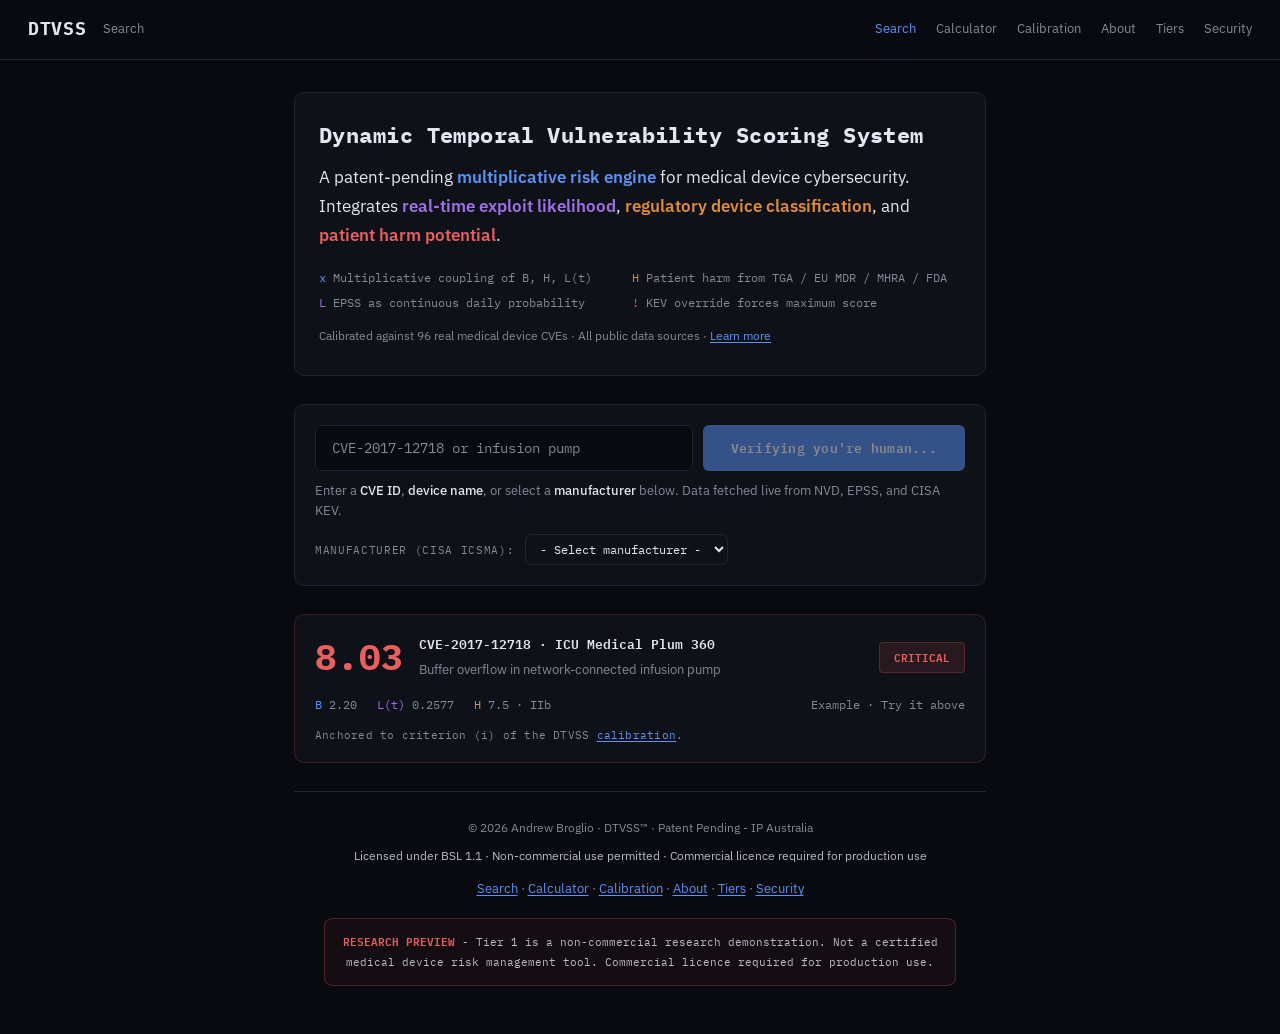
==== static/index.html @ 88023dfe "social: add OG image + twitter:card large_image to all 7 pages" ====
<!DOCTYPE html>
<!--
  DTVSS - Dynamic Temporal Vulnerability Scoring System
  Copyright © 2026 Andrew Broglio. All rights reserved.
  Patent Pending - IP Australia
  Licensed under BSL 1.1
-->
<html lang="en">
<head>
<meta charset="UTF-8">
<meta name="viewport" content="width=device-width, initial-scale=1.0">
<title>DTVSS - Dynamic Temporal Vulnerability Scoring for Medical Devices</title>
<meta name="description" content="DTVSS replaces static CVSS scoring with a dynamic, clinically-weighted risk engine for medical device cybersecurity. Integrates real-time exploit likelihood (EPSS), patient harm classification (TGA/EU MDR/MHRA/FDA), and CISA KEV override. Patent pending.">
<meta name="keywords" content="DTVSS, medical device cybersecurity, vulnerability scoring, CVSS, EPSS, CISA KEV, patient safety, infusion pump security, pacemaker security, IoMT, healthcare cybersecurity, TGA, EU MDR, MHRA, FDA, ISO 14971, dynamic risk scoring">
<meta name="author" content="Andrew Broglio">
<meta name="robots" content="index, follow">
<link rel="canonical" href="https://dtvss.io/">

<!-- Open Graph -->
<meta property="og:title" content="DTVSS - Dynamic Temporal Vulnerability Scoring for Medical Devices">
<meta property="og:description" content="A patent-pending multiplicative risk engine that integrates exploitability, real-time exploit likelihood, and patient harm potential for medical device cybersecurity.">
<meta property="og:url" content="https://dtvss.io/">
<meta property="og:site_name" content="DTVSS">
<meta property="og:type" content="website">

<!-- Twitter -->
<meta name="twitter:card" content="summary_large_image">
<meta name="twitter:title" content="DTVSS - Dynamic Temporal Vulnerability Scoring">
<meta name="twitter:description" content="Replaces static CVSS scoring with a dynamic risk engine for medical device cybersecurity. Patent pending.">
<meta property="og:image" content="https://dtvss.io/og-image.png">
<meta property="og:image:width" content="1200">
<meta property="og:image:height" content="630">
<meta property="og:image:type" content="image/png">
<meta name="twitter:image" content="https://dtvss.io/og-image.png">

<!-- Structured Data -->
<script type="application/ld+json">
{
  "@context": "https://schema.org",
  "@type": "SoftwareApplication",
  "name": "DTVSS - Dynamic Temporal Vulnerability Scoring System",
  "description": "A patent-pending, healthcare-focused extension to vulnerability scoring that models cybersecurity risk dynamically by integrating exploitability, real-time exploitation likelihood, and patient harm potential into a single multiplicative framework.",
  "applicationCategory": "SecurityApplication",
  "operatingSystem": "Web",
  "url": "https://dtvss.io",
  "author": {
    "@type": "Person",
    "name": "Andrew Broglio",
    "url": "https://www.linkedin.com/in/andr3wbr0"
  },
  "license": "https://mariadb.com/bsl11/",
  "offers": {
    "@type": "Offer",
    "price": "0",
    "priceCurrency": "AUD",
    "description": "Tier 1 calculator free for non-commercial use. Commercial licence required for production use."
  }
}
</script>
<link rel="preconnect" href="https://fonts.googleapis.com">
<!-- Cloudflare Turnstile (managed mode) for bot challenge on /api/lookup
     and /api/search. Loaded async; the page renders fine without it but
     API calls will surface a "Bot challenge required" error if the script
     failed to load. -->
<script src="https://challenges.cloudflare.com/turnstile/v0/api.js" async defer></script>
<link href="https://fonts.googleapis.com/css2?family=IBM+Plex+Mono:wght@400;500;600;700&family=IBM+Plex+Sans:wght@300;400;500;600;700&display=swap" rel="stylesheet">
<style>
:root {
  --bg:#080a0f; --s1:#0e1118; --s2:#141820; --bd:#1e2433;
  --tx:#b8bcc8; --dim:#838996; --hd:#e2e6f0; --trk:#181d2a;
  --acc:#5b93f5; --purple:#a070e8;
  --crit:#e95e5e; --high:#e08a3a; --med:#d4b832; --low:#48b878;
  --sans:'IBM Plex Sans',system-ui,sans-serif;
  --mono:'IBM Plex Mono',monospace;
}
*{box-sizing:border-box;margin:0;padding:0}
body{background:var(--bg);color:var(--tx);font-family:var(--sans);font-size:14px;line-height:1.7;min-height:100vh;
  -webkit-font-smoothing:antialiased}
a{color:var(--acc);text-decoration:none}
a:hover{text-decoration:underline}
/* a11y: in-prose links carry a non-color cue (underline). Header,
   nav, and footer links opt out by setting text-decoration via inline
   style. Match all <a> inside the .container (main content area) and
   inside paragraphs/list items, with offset for legibility. */
.container a[href]:not(.cta):not(.suggest-item),
p a[href], li a[href] {
  text-decoration: underline;
  text-underline-offset: 2px;
}

/* Header */
html{scroll-padding-top:60px}
.header{position:sticky;top:0;z-index:100;background:var(--bg);border-bottom:1px solid var(--bd);padding:14px 28px;display:flex;align-items:center;gap:16px;flex-wrap:nowrap}
@media(max-width:720px){.header>span:first-of-type{display:none}}

.container{max-width:740px;margin:0 auto;padding:32px 24px;display:flex;flex-direction:column;gap:28px}

/* Search */
.search-box{background:var(--s1);border:1px solid var(--bd);border-radius:10px;padding:20px}
.search-row{display:flex;gap:10px}
.search-input{flex:1;background:var(--bg);border:1px solid var(--bd);border-radius:6px;padding:12px 16px;
  color:var(--hd);font-family:var(--mono);font-size:14px;outline:none;transition:border-color .2s}
.search-input:focus{border-color:var(--acc)}
.search-input::placeholder{color:var(--dim)}
.search-btn{background:var(--acc);border:none;border-radius:6px;padding:12px 28px;color:#fff;
  font-family:var(--mono);font-size:13px;font-weight:600;cursor:pointer;letter-spacing:.02em;transition:background .15s}
.search-btn:hover{background:#4a82e0}
.search-btn:disabled{opacity:.4;cursor:not-allowed}
.search-hint{font-size:13px;color:var(--dim);margin-top:10px;line-height:1.6}
.search-hint span{color:var(--hd);font-weight:500}

/* Class selector - DEVICE CLASS row removed from UI; kept as no-op for safety */
.class-row,.cls-btn{display:none}

/* Score card */
.score-card{border-radius:12px;padding:32px 28px;display:flex;flex-direction:column;align-items:center;
  gap:10px;position:relative;overflow:hidden;display:none}
.score-card.visible{display:flex}
.score-num{font-family:var(--mono);font-size:64px;font-weight:700;line-height:1;letter-spacing:-0.02em}
.score-bar{width:100%;max-width:320px;height:6px;background:var(--trk);border-radius:3px;overflow:hidden}
.score-fill{height:100%;border-radius:3px;transition:width .4s cubic-bezier(.16,1,.3,1)}
.tier-badge{font-family:var(--mono);font-size:12px;font-weight:600;padding:4px 14px;border-radius:4px;letter-spacing:.04em}
.guidance{font-size:14px;color:var(--dim);text-align:center;max-width:440px;line-height:1.6}
.baseline{font-family:var(--mono);font-size:12px;color:var(--dim)}

/* Result detail */
.detail{background:var(--s1);border:1px solid var(--bd);border-radius:10px;padding:20px;display:none;
  font-size:13px;line-height:1.7}
.detail.visible{display:block}
.detail-grid{display:grid;grid-template-columns:1fr 1fr;gap:10px;margin-top:12px}
.df{padding:10px;background:var(--bg);border-radius:6px}
.df-label{font-family:var(--mono);color:var(--dim);font-size:11px;letter-spacing:.04em;text-transform:uppercase}
.df-val{color:var(--hd);font-family:var(--mono);font-weight:600;margin-top:4px;font-size:14px}
.desc{color:var(--tx);font-size:13px;line-height:1.7;margin-top:10px;padding:12px;background:var(--bg);border-radius:6px}

/* Jurisdiction table */
.juris-grid{display:grid;grid-template-columns:repeat(4,1fr);gap:1px;background:var(--bd);
  border-radius:6px;overflow:hidden;margin-top:12px}
.juris-cell{background:var(--bg);padding:10px 6px;text-align:center}
.juris-label{font-family:var(--mono);color:var(--dim);font-size:11px;letter-spacing:.04em}
.juris-val{font-family:var(--mono);font-weight:600;font-size:12px;margin-top:4px}
.juris-note{font-size:11px;color:var(--dim);margin-top:8px;text-align:center}

/* Flags */
.flag{font-family:var(--mono);font-size:11px;font-weight:600;padding:3px 10px;border-radius:4px;display:inline-block;margin:2px}
.flag-kev{background:rgba(224,82,82,.12);color:var(--crit);border:1px solid rgba(224,82,82,.25)}
.flag-ics{background:rgba(224,138,58,.12);color:var(--high);border:1px solid rgba(224,138,58,.25)}

/* Search results list */
.results-list{display:flex;flex-direction:column;gap:6px;display:none}
.results-list.visible{display:flex}
.results-header{font-family:var(--mono);font-size:12px;color:var(--dim);letter-spacing:.04em;padding:4px 0}
.result-row{display:grid;grid-template-columns:4px 40px 150px 1fr 40px 50px 60px 70px;align-items:center;gap:8px;
  padding:10px 12px;background:var(--s1);border:1px solid var(--bd);border-radius:8px;cursor:pointer;
  transition:all .15s;font-family:var(--mono);font-size:12px}
.result-row:hover{border-color:var(--acc);background:var(--s2)}
/* Hover behaviour for the top-10 result cards (Fix #11): replaces the
   inline onmouseover/onmouseout handlers that strict CSP blocks. The
   border colour is set inline on the element from JS (the per-tier
   color is dynamic), so :hover overrides it via !important. */
.result-card-top:hover{border-color:var(--acc) !important}
.result-strip{width:4px;height:100%;border-radius:2px;min-height:28px}
.result-rank{color:var(--dim);text-align:center}
.result-cve{color:var(--hd);font-weight:600;overflow:hidden;text-overflow:ellipsis;white-space:nowrap}
.result-desc{color:var(--dim);overflow:hidden;text-overflow:ellipsis;white-space:nowrap;font-size:12px}
.result-b{color:var(--acc);text-align:right}
.result-year{color:var(--dim);text-align:right}
.result-score{font-weight:600;text-align:right;font-size:13px}
.result-tier{text-align:center}
.tier-sm{font-size:11px;font-weight:600;padding:3px 8px;border-radius:4px}

/* Loading */
.loading{display:none;text-align:center;padding:24px;font-family:var(--mono);font-size:13px;color:var(--dim)}
.loading.visible{display:block}
@keyframes pulse{0%,100%{opacity:1}50%{opacity:.3}}
.loading .dot{animation:pulse 1s infinite;color:var(--acc)}

/* Footer */
.footer{text-align:center;padding:24px 0 0;font-size:12px;color:var(--dim);border-top:1px solid var(--bd);line-height:2}

/* Tier CTA - sticky pill on desktop (right side), floating bar on mobile (bottom) */
.tier-float{
  /* Position relative to the centred container (740px wide).
     Container's right edge sits at (50vw + 370px); put pills 12px past that.
     top: ~320px aligns with the search results area, not the search bar. */
  position:fixed; top:280px; left:calc(50% + 382px); z-index:100;
  display:flex; flex-direction:column; gap:8px;
  font-family:var(--mono); font-size:11px; font-weight:600;
  width:180px;
}
.tier-float .tier-pill{
  padding:10px 14px; border-radius:999px;
  display:flex; align-items:center; justify-content:center; gap:6px;
  letter-spacing:.05em; text-decoration:none;
  transition:transform .12s, border-color .12s;
}
.tier-float .tier-pill:hover{ transform:translateX(-2px); }
.tier-float .tier-pill .act{ color:var(--acc); font-weight:600; }
.tier-float .t2{ color:#d4b832; border:1px solid #d4b83244; background:rgba(212,184,50,0.08); }
.tier-float .t3{ color:#5b93f5; border:1px solid #5b93f544; background:rgba(91,147,245,0.08); }
.tier-float .t4{ color:#a070e8; border:1px solid #a070e844; background:rgba(160,112,232,0.08); }
.tier-float .sep{ color:#6b7280; font-weight:400; }

/* Narrow viewport: if there's not enough room to sit beside results, collapse to mobile bar.
   740 container + 12 gap + 180 pills + 24 margin = needs ~956px viewport. */
@media(max-width:960px){
  .tier-float{
    top:auto; left:0; right:0; bottom:0;
    flex-direction:row; width:auto;
    padding:8px 10px; gap:6px;
    background:rgba(8,10,15,0.95); border-top:1px solid var(--bd);
    backdrop-filter:blur(8px); -webkit-backdrop-filter:blur(8px);
    justify-content:space-around;
  }
  .tier-float .tier-pill{ padding:8px 10px; font-size:10px; flex:1; }
  .tier-float .tier-pill .act{ display:none; } /* hide "request X →" on mobile to fit */
  .tier-float .sep{ display:none; }
}

@media(max-width:600px){
  .result-row{grid-template-columns:4px 30px 110px 1fr 50px 60px}
  .result-desc{display:none}
  .result-year{display:none}
  .detail-grid{grid-template-columns:1fr}
  .juris-grid{grid-template-columns:repeat(2,1fr)}
  .header{padding:12px 16px}
  .container{padding:20px 16px}
}
</style>
</head>
<body>

<div class="header">
  <a href="/" style="font-family:var(--mono);font-size:18px;font-weight:700;color:var(--hd);letter-spacing:0.04em;text-decoration:none">DTVSS</a>
  <span style="font-size:13px;color:var(--dim)">Search</span>
  <span style="margin-left:auto;font-size:13px;display:flex;gap:20px">
    <a href="/" style="color:var(--acc);text-decoration:none">Search</a>
    <a href="/calculator" style="color:var(--dim);text-decoration:none">Calculator</a>
    <a href="/calibration" style="color:var(--dim);text-decoration:none">Calibration</a>
    <a href="/about" style="color:var(--dim);text-decoration:none">About</a>
    <a href="/tiers" style="color:var(--dim);text-decoration:none">Tiers</a>
    <a href="/security-policy" style="color:var(--dim);text-decoration:none">Security</a>
  </span>
</div>

<main class="container">

  <!-- Landing -->
  <div id="landing" style="padding:28px 24px;background:var(--s1);border:1px solid var(--bd);border-radius:10px">
    <h1 style="font-family:var(--mono);font-size:22px;font-weight:700;color:var(--hd);letter-spacing:0.02em;line-height:1.3;margin-bottom:14px">Dynamic Temporal Vulnerability Scoring System</h1>
    <div style="font-size:17px;color:var(--hd);line-height:1.7;font-weight:400">
      A patent-pending <span style="color:var(--acc);font-weight:600">multiplicative risk engine</span> for medical device cybersecurity. Integrates
      <span style="color:var(--purple);font-weight:600">real-time exploit likelihood</span>,
      <span style="color:var(--high);font-weight:600">regulatory device classification</span>, and
      <span style="color:var(--crit);font-weight:600">patient harm potential</span>.
    </div>
    <div style="display:grid;grid-template-columns:minmax(0,1fr) minmax(0,1.1fr);gap:6px 14px;margin-top:18px;font-family:var(--mono);font-size:12px;line-height:1.6;color:var(--dim)">
      <div><span style="color:var(--acc)">x</span> Multiplicative coupling of B, H, L(t)</div>
      <div><span style="color:var(--high)">H</span> Patient harm from TGA / EU MDR / MHRA / FDA</div>
      <div><span style="color:var(--purple)">L</span> EPSS as continuous daily probability</div>
      <div><span style="color:var(--crit)">!</span> KEV override forces maximum score</div>
    </div>
    <div style="margin-top:14px;font-size:12px;color:var(--dim)">
      Calibrated against 96 real medical device CVEs · All public data sources · <a href="/about">Learn more</a>
    </div>
  </div>

  <!-- Search -->
  <div class="search-box">
    <div class="search-row">
      <input class="search-input" id="searchInput" aria-label="Search by CVE ID, device name, or keyword" placeholder="CVE-2017-12718 or infusion pump">
      <button class="search-btn" id="searchBtn" disabled style="opacity:0.5;cursor:not-allowed">Verifying you're human...</button>
    </div>
    <!-- Turnstile widget mount point. Under Invisible widget mode
         (Cloudflare dashboard setting) the iframe renders nothing
         visible during normal operation, so we don't reserve any
         vertical space here. Turnstile's JavaScript sizes the iframe
         itself if it ever needs to show something (error states). -->
    <div id="dtvss-turnstile"></div>
    <div class="search-hint">
      Enter a <span>CVE ID</span>, <span>device name</span>, or select a <span>manufacturer</span> below. Data fetched live from NVD, EPSS, and CISA KEV.
    </div>
    <div style="margin-top:12px">
      <label for="mdmSelect" style="font-family:var(--mono);font-size:11px;color:var(--dim);letter-spacing:.06em">MANUFACTURER (CISA ICSMA):</label>
      <select id="mdmSelect" style="
        margin-left:8px;background:var(--s1);border:1px solid var(--bd);border-radius:6px;
        padding:6px 10px;color:var(--hd);font-family:var(--mono);font-size:12px;outline:none;cursor:pointer;
      ">
        <option value=""> - Loading from FDA... -</option>
      </select>
    </div>
  </div>

  <!-- Example Score (hidden when results are showing) -->
  <div id="exampleCard" style="padding:18px 20px;background:var(--s1);border:1px solid rgba(224,82,82,0.2);border-radius:10px">
    <div style="display:flex;align-items:center;gap:16px;flex-wrap:wrap">
      <div style="font-family:var(--mono);font-size:36px;font-weight:700;color:var(--crit);line-height:1">8.03</div>
      <div style="flex:1;min-width:150px">
        <div style="font-family:var(--mono);font-size:13px;color:var(--hd);font-weight:600">CVE-2017-12718 · ICU Medical Plum 360</div>
        <div style="font-size:13px;color:var(--dim);margin-top:4px">Buffer overflow in network-connected infusion pump</div>
      </div>
      <div style="font-family:var(--mono);font-size:11px;font-weight:600;padding:5px 14px;border-radius:4px;background:rgba(224,82,82,.12);color:var(--crit);border:1px solid rgba(224,82,82,.25)">CRITICAL</div>
    </div>
    <div style="display:flex;gap:20px;margin-top:14px;font-family:var(--mono);font-size:12px;color:var(--dim)">
      <span><span style="color:var(--acc)">B</span> 2.20</span>
      <span><span style="color:var(--purple)">L(t)</span> 0.2577</span>
      <span><span style="color:var(--high)">H</span> 7.5 · IIb</span>
      <span style="margin-left:auto;font-size:12px">Example · Try it above</span>
    </div>
    <div style="margin-top:10px;font-family:var(--mono);font-size:11px;color:var(--dim);letter-spacing:.02em">
      Anchored to criterion (i) of the DTVSS <a href="/calibration" style="color:var(--acc)">calibration</a>.
    </div>
  </div>

  <!-- Loading -->
  <div class="loading" id="loading">
    <span class="dot">●</span> Fetching from NVD and EPSS<span class="dot">...</span>
  </div>

  <!-- Single result score card -->
  <div class="score-card" id="scoreCard">
    <div class="score-num" id="scoreNum">0.00</div>
    <div class="score-bar"><div class="score-fill" id="scoreFill"></div></div>
    <div id="tierBadge" class="tier-badge"></div>
    <div id="flags"></div>
    <div class="guidance" id="guidance"></div>
    <div class="baseline" id="baseline"></div>
    <button id="copyBtn" style="
      margin-top:8px;font-family:var(--mono);font-size:11px;padding:5px 14px;border-radius:4px;
      cursor:pointer;border:1px solid var(--bd);background:var(--s1);color:var(--dim);
      transition:all .15s;letter-spacing:.04em
    ">Copy score summary</button>
  </div>

  <!-- Single result detail -->
  <div class="detail" id="detail"></div>

  <!-- Search results list -->
  <div class="results-list" id="resultsList"></div>

  <!-- Footer -->
  <div class="footer">
    <div>© 2026 Andrew Broglio · DTVSS™ · Patent Pending - IP Australia</div>
    <div style="margin-top:4px;font-size:12px;color:var(--tx)">Licensed under BSL 1.1 · Non-commercial use permitted · Commercial licence required for production use</div>
    <div style="margin-top:8px;font-size:13px">
      <a href="/">Search</a> · <a href="/calculator">Calculator</a> · <a href="/calibration">Calibration</a> · <a href="/about">About</a> · <a href="/tiers">Tiers</a> · <a href="/security-policy">Security</a>
    </div>
  </div>

  <!-- Disclaimer -->
  <div style="max-width:680px;margin:-12px auto 0;padding:0 24px 16px">
    <div style="padding:12px 16px;border:1px solid rgba(217,79,79,0.3);border-radius:8px;background:rgba(217,79,79,0.06);font-family:var(--mono);font-size:11px;color:var(--tx);line-height:1.8;text-align:center">
      <span style="color:var(--crit);font-weight:600">RESEARCH PREVIEW</span> - Tier 1 is a non-commercial research demonstration. Not a certified medical device risk management tool. Commercial licence required for production use.
    </div>
  </div>

</main>

<script>
// -----------------------------------------------------------------------------
// XSS helpers (Pentest Fix #6)
// -----------------------------------------------------------------------------
// CVE descriptions, vendor names, and ICS-CERT URLs are sourced from upstream
// feeds (NVD, MITRE, CISA) that are themselves populated by third-party CNAs.
// They are NOT trusted-server-rendered strings. Several `innerHTML` templates
// below previously interpolated those fields raw, which would let a poisoned
// CVE description (`<img src=x onerror=...>`) execute script in the user's
// browser. escapeHtml() must wrap every interpolation of upstream data in any
// `${...}` inside a template literal that's fed to .innerHTML.
//
// safeHref() additionally rejects javascript: / data: / vbscript: schemes
// for any URL we drop into an href attribute. The CSP would catch most of
// these in modern browsers, but this is defence-in-depth - the upstream
// pentest report calls out that the CSP currently allows 'unsafe-inline'
// for compatibility, so script-src protection is weaker than ideal.
function escapeHtml(s) {
  if (s === null || s === undefined) return '';
  return String(s)
    .replace(/&/g, '&amp;')
    .replace(/</g, '&lt;')
    .replace(/>/g, '&gt;')
    .replace(/"/g, '&quot;')
    .replace(/'/g, '&#39;');
}
function safeHref(u) {
  // Returns a sanitized URL or '#' if the URL would execute script.
  // Allow http/https/relative; reject everything else (javascript:, data:,
  // vbscript:, file:, etc.).
  if (!u) return '#';
  const trimmed = String(u).trim();
  // Relative URLs are fine
  if (trimmed.startsWith('/') || trimmed.startsWith('#') || trimmed.startsWith('?')) {
    return escapeHtml(trimmed);
  }
  // Only allow http(s)
  if (/^https?:\/\//i.test(trimmed)) {
    return escapeHtml(trimmed);
  }
  return '#';
}

// -----------------------------------------------------------------------------
// Turnstile token management
// -----------------------------------------------------------------------------
// We render a visible Turnstile widget below the search input. While
// verification is in progress, the SCORE button is disabled with a
// "Verifying you're human..." label. When the widget callback fires,
// we cache the token in __dtvssTurnstileToken, enable the button, and
// restore the SCORE label.
//
// Tokens are single-use and ~5 min lifetime. After we use one we reset
// the widget so it produces a fresh token for the next call. During
// the ~1 second between use and new token arriving, the button is
// briefly disabled again.
//
// If Turnstile fails to load (CSP block, ad-blocker, network error)
// the button stays disabled indefinitely and the user can't search.
// That's the conservative choice - in fail-open dev mode (server
// has no TURNSTILE_SECRET) the server returns {sitekey:""} from
// /api/turnstile-config and we enable the button without rendering
// the widget at all.
let __dtvssTurnstileToken = '';

// Tracks whether the user has ever successfully completed verification.
// After the first success, we fade the widget out and keep it hidden
// across subsequent silent resets - the visible "verifying" cycle on
// every search was a real UX problem ("did something just go wrong?").
// The widget only re-appears if verification actually fails (expired or
// error callback fires), at which point the user genuinely needs to
// see it to recover.
let __dtvssEverVerified = false;

// Pending search: if the user triggers a search via dropdown change or
// Enter key while we're between tokens (the previous one was just
// consumed and the next hasn't arrived from Turnstile yet), we stash
// it here and replay when the new token arrives. Without this, fast
// alternation between search box and dropdown produces "Bot challenge
// required" 403s because the request fires with an empty token.
//
// Only one search can be queued at a time: a newer queued search
// replaces the older one (the user changed their mind).
let __dtvssPendingSearch = null;

function setWidgetVisibility(visible) {
  var container = document.getElementById('dtvss-turnstile');
  if (!container) return;
  if (visible) {
    container.style.display = '';
    container.style.opacity = '';
    container.style.height = '';
    container.style.overflow = '';
    container.style.pointerEvents = '';
  } else {
    // Fade out over 300ms, then collapse height to avoid layout shift.
    // pointer-events:none prevents the user from interacting with the
    // hidden iframe by accident during the fade.
    container.style.transition = 'opacity 300ms ease-out';
    container.style.opacity = '0';
    container.style.pointerEvents = 'none';
    setTimeout(function () {
      container.style.height = '0';
      container.style.overflow = 'hidden';
      container.style.transition = '';
    }, 300);
  }
}

function setSearchUiVerifying(reason) {
  // reason: 'loading' | 'expired' | 'error' | 'used'
  var btn = document.getElementById('searchBtn');
  if (!btn) return;
  __dtvssTurnstileToken = '';
  btn.disabled = true;
  btn.style.opacity = '0.5';
  btn.style.cursor = 'not-allowed';
  if (reason === 'error') {
    btn.textContent = 'Verification failed - retry';
  } else {
    btn.textContent = "Verifying you're human...";
  }
  // Show the widget when verification is genuinely needed (initial load,
  // expired session, error). After the user has been verified once, hide
  // it during the silent post-search reset ('used').
  if (reason === 'expired' || reason === 'error') {
    setWidgetVisibility(true);
  } else if (reason === 'used' && __dtvssEverVerified) {
    setWidgetVisibility(false);
  }
  // 'loading' (initial state) leaves visibility at its default - the
  // widget is visible by default in the HTML.
}

function setSearchUiReady(token) {
  __dtvssTurnstileToken = token || '';
  var btn = document.getElementById('searchBtn');
  if (!btn) return;
  btn.disabled = false;
  btn.style.opacity = '';
  btn.style.cursor = '';
  btn.textContent = 'SCORE';
  // First successful verification: mark and fade widget out. On
  // subsequent silent token refreshes, the container is already
  // hidden, so this is a no-op then.
  if (token) {
    if (!__dtvssEverVerified) {
      __dtvssEverVerified = true;
      setWidgetVisibility(false);
    }
  }
  // If a search was queued while we were between tokens (user picked
  // a manufacturer or hit Enter during the silent reset window), run
  // it now. Clearing __dtvssPendingSearch before doSearch() prevents
  // an infinite loop if doSearch immediately consumes the token and
  // queues again - the new doSearch call gets a fresh token via the
  // normal path.
  if (token && __dtvssPendingSearch) {
    __dtvssPendingSearch = null;
    doSearch();
  }
}

// Build a query string fragment for attaching the Turnstile token to
// a URL. After use, schedule a widget reset so the next call gets a
// fresh token (the button briefly returns to "Verifying..." state
// while the new token loads).
function turnstileQueryParam() {
  var tok = __dtvssTurnstileToken;
  if (!tok) return '';
  // Token is being consumed; reset for next request. setSearchUiVerifying
  // disables the button while the new token is being fetched.
  setSearchUiVerifying('used');
  if (window.turnstile && window.__dtvssTurnstileWidget != null) {
    try { window.turnstile.reset(window.__dtvssTurnstileWidget); } catch (e) {}
  }
  return `&cf-turnstile-response=${encodeURIComponent(tok)}`;
}

const TIER_COLOR = {Critical:'var(--crit)',High:'var(--high)',Medium:'var(--med)',Low:'var(--low)'};
const TIER_BG = {Critical:'rgba(217,79,79,.08)',High:'rgba(217,124,42,.08)',Medium:'rgba(201,180,40,.08)',Low:'rgba(76,175,122,.08)'};
const TIER_BD = {Critical:'rgba(217,79,79,.25)',High:'rgba(217,124,42,.25)',Medium:'rgba(201,180,40,.25)',Low:'rgba(76,175,122,.25)'};
let selectedClass = 'auto';
let lastSearchData = null;
const searchCache = {};
const CACHE_TTL = 5 * 60 * 1000; // 5 minutes
let lastSingleResult = null;

// Hardcoded fallback in case FDA API is slow on cold start
// Fallback list: {name: display label, nvd: NVD search term}
const FALLBACK_MDMS = [
  {name:"Abbott",           nvd:"Abbott"},
  {name:"B. Braun",         nvd:"B. Braun"},
  {name:"Baxter",           nvd:"Baxter"},
  {name:"BD",               nvd:"BD"},
  {name:"Biotronik",        nvd:"Biotronik"},
  {name:"Boston Scientific",nvd:"Boston Scientific"},
  {name:"Dexcom",           nvd:"Dexcom"},
  {name:"Dräger",           nvd:"Draeger"},
  {name:"Fresenius Kabi",   nvd:"Fresenius"},
  {name:"GE Healthcare",    nvd:"GE Healthcare"},
  {name:"Hamilton Medical", nvd:"Hamilton Medical"},
  {name:"Hospira",          nvd:"Hospira"},
  {name:"ICU Medical",      nvd:"ICU Medical"},
  {name:"Insulet",          nvd:"Insulet"},
  {name:"Medtronic",        nvd:"Medtronic"},
  {name:"Mindray",          nvd:"Mindray"},
  {name:"Nihon Kohden",     nvd:"Nihon Kohden"},
  {name:"Philips",          nvd:"Philips"},
  {name:"Smiths Medical",   nvd:"Smiths Medical"},
  {name:"Tandem Diabetes",  nvd:"Tandem"},
];

function _populateFallbackMDMs(label) {
  const select = document.getElementById('mdmSelect');
  select.innerHTML = '<option value="">' + label + '</option>';
  FALLBACK_MDMS.forEach(m => {
    const opt = document.createElement('option');
    opt.value = m.nvd;
    opt.textContent = m.name;
    select.appendChild(opt);
  });
}

async function loadManufacturers() {
  const fallbackTimer = setTimeout(() => _populateFallbackMDMs(' - Select manufacturer -'), 4000);
  try {
    const resp = await fetch('/api/manufacturers');
    if (!resp.ok) throw new Error('HTTP ' + resp.status);
    const contentType = resp.headers.get('content-type') || '';
    if (!contentType.includes('application/json')) throw new Error('non-JSON response');
    const data = await resp.json();
    clearTimeout(fallbackTimer);
    if (data.manufacturers && data.manufacturers.length > 0) {
      const select = document.getElementById('mdmSelect');
      select.innerHTML = '<option value=""> - Select manufacturer (' + data.count + ') -</option>';
      let hasUpdating = false;
      data.manufacturers.forEach(m => {
        const opt = document.createElement('option');
        opt.value = m.nvd || m.name;
        if (m.status === 'updating') {
          opt.textContent = m.name + ' - Updating...';
          opt.disabled = true;
          opt.style.color = '#d94f4f';
          hasUpdating = true;
        } else {
          opt.textContent = m.name + ' - ' + m.cve_count + ' CVEs';
        }
        select.appendChild(opt);
      });
      // If any are still updating, refresh the dropdown in 10 seconds
      if (hasUpdating) {
        setTimeout(loadManufacturers, 10000);
      }
      return;
    }
    clearTimeout(fallbackTimer);
  } catch(e) {
    clearTimeout(fallbackTimer);
  }
  _populateFallbackMDMs(' - Select manufacturer -');
}
// -----------------------------------------------------------------------------
// Event handler wireup (Fix #11 - strict-CSP compatibility)
// -----------------------------------------------------------------------------
// Every interactive element used to use inline onclick/onchange/onkeydown/
// onmouseover attributes. Strict CSP (DTVSS_CSP_STRICT=1) blocks ALL inline
// handlers - nonces only authorise <script>/<style> tags, not on* attributes.
// We now attach every handler in one wireUp() pass:
//   - Static elements (search input, SCORE button, MDM select, copy button)
//     get direct addEventListener calls by id.
//   - Dynamically-rendered elements (search results, pagination, back button)
//     use event delegation on a parent container, dispatching by data-action.
//
// To wire a new action, give the rendered element data-action="my-action"
// (plus any data-* arguments it needs), then add a case to the switch in
// the document-level click delegator below.

function wireUp() {
  // --- Static handlers ---
  const searchInput = document.getElementById('searchInput');
  if (searchInput) {
    searchInput.addEventListener('keydown', (e) => {
      if (e.key === 'Enter') doSearch();
    });
  }
  const searchBtn = document.getElementById('searchBtn');
  if (searchBtn) searchBtn.addEventListener('click', doSearch);

  const mdmSelect = document.getElementById('mdmSelect');
  if (mdmSelect) {
    mdmSelect.addEventListener('change', (e) => selectMDM(e.target.value));
  }

  const copyBtn = document.getElementById('copyBtn');
  if (copyBtn) copyBtn.addEventListener('click', copyScoreSummary);

  // --- Document-level delegated click handler ---
  // Walks up from the click target looking for the nearest element with
  // data-action. Lets us attach exactly one listener and still respond to
  // clicks on dynamically-rendered cards/buttons/rows.
  document.addEventListener('click', (e) => {
    // First: any ancestor that wants to stop propagation (e.g. ICS link
    // inside a result card - we want the link to navigate, not to also
    // trigger the card's lookupCVE).
    const stopper = e.target.closest('[data-stop-propagation]');
    if (stopper && stopper !== e.currentTarget) {
      e.stopPropagation();
      // Don't return - the link's default navigation should still happen.
    }

    const el = e.target.closest('[data-action]');
    if (!el) return;
    const action = el.dataset.action;
    switch (action) {
      case 'lookup-cve':
        if (el.dataset.cve) lookupCVE(el.dataset.cve);
        break;
      case 'back-to-results':
        backToResults();
        break;
      case 'goto-page': {
        const p = parseInt(el.dataset.page, 10);
        if (!isNaN(p) && lastSearchData) showSearchResults(lastSearchData, p);
        break;
      }
      default:
        // Unknown data-action - log but don't throw, so a future renderer
        // bug doesn't take down all click handling.
        console.warn('Unknown data-action:', action);
    }
  });
}

// Run wireUp() and load manufacturers as soon as the DOM is parsed. We use
// DOMContentLoaded rather than waiting for full window load because the
// script tag is at the bottom of <body>, so the DOM is already ready, but
// guarding with the event listener makes the code robust to future moves
// of the script tag (e.g. into <head>).
if (document.readyState === 'loading') {
  document.addEventListener('DOMContentLoaded', () => { wireUp(); loadManufacturers(); });
} else {
  wireUp();
  loadManufacturers();
}

function selectMDM(nvdTerm) {
  if (!nvdTerm) return;
  // opt.value is already the NVD search term (set by loadManufacturers)
  document.getElementById('searchInput').value = nvdTerm;
  document.getElementById('mdmSelect').value = '';
  doSearch();
}

async function doSearch() {
  const q = document.getElementById('searchInput').value.trim();
  if (!q) return;

  // Token gate: if we don't have a Turnstile token cached, the user is
  // either on initial page load (widget still verifying) or in the
  // silent-reset gap between two searches. In either case we'd 403 if
  // we tried to fire the API call now. Queue the search instead and
  // setSearchUiReady will replay it as soon as the next token arrives.
  // The caller doesn't need to know - they got a "search starting"
  // experience, just delayed by ~200-500ms.
  if (!__dtvssTurnstileToken) {
    __dtvssPendingSearch = { q: q };
    // Make sure the verifying state is visible so the user sees what's
    // happening instead of a frozen UI. setSearchUiVerifying handles
    // the disabled-button + label, and (on initial load) keeps the
    // widget visible.
    if (!document.getElementById('searchBtn').disabled) {
      setSearchUiVerifying('used');
    }
    return;
  }

  // Hide landing, example, and previous results
  const landing = document.getElementById('landing');
  if (landing) landing.style.display = 'none';
  const example = document.getElementById('exampleCard');
  if (example) example.style.display = 'none';
  document.getElementById('scoreCard').classList.remove('visible');
  document.getElementById('detail').classList.remove('visible');
  document.getElementById('resultsList').classList.remove('visible');
  document.getElementById('loading').classList.add('visible');
  // Note: button disable/enable state is now driven by Turnstile token
  // availability (setSearchUiVerifying / setSearchUiReady). The loading
  // spinner provides sufficient feedback during the actual API call;
  // we don't double-disable here.

  const isCVE = /^CVE-\d{4}-\d+$/i.test(q) || /^\d{4}-\d+$/.test(q);
  const classParam = selectedClass !== 'auto' ? `&tga_class=${selectedClass}` : '';

  try {
    if (isCVE) {
      const tsParam = turnstileQueryParam();
      const resp = await fetch(`/api/lookup?cve=${encodeURIComponent(q)}${classParam}${tsParam}`);
      const data = await resp.json();
      if (data.error) {
        showError(data.error);
      } else if (!data.score && data.score !== 0) {
        showError(`Unexpected response for ${q} - please try again`);
      } else {
        showSingleResult(data);
      }
    } else {
      // Check cache first (5-minute TTL)
      const cacheKey = q.toLowerCase() + classParam;
      const cached = searchCache[cacheKey];
      if (cached && (Date.now() - cached.ts < CACHE_TTL)) {
        document.getElementById('loading').classList.remove('visible');
        if (cached.data.count === 0) {
          showError(cached.data.note || `No scorable results found for "${q}"`);
        } else if (cached.data.count === 1) {
          showSingleResult(cached.data.results[0]);
        } else {
          showSearchResults(cached.data);
        }
        return;
      }

      const tsParam = turnstileQueryParam();
      const resp = await fetch(`/api/search?q=${encodeURIComponent(q)}${classParam}&max=30${tsParam}`);
      const data = await resp.json();
      searchCache[cacheKey] = { data, ts: Date.now() };
      if (data.error) {
        showError(data.error);
      } else if (data.count === 0) {
        showError(data.note || `No scorable results found for "${q}"`);
      } else if (data.count === 1) {
        showSingleResult(data.results[0]);
      } else {
        showSearchResults(data);
      }
    }
  } catch (e) {
    showError('API connection error: ' + e.message);
  }

  document.getElementById('loading').classList.remove('visible');
}

function showError(msg) {
  const card = document.getElementById('scoreCard');
  card.classList.add('visible');
  card.style.background = 'var(--s2)';
  card.style.border = '1px solid var(--bd)';
  document.getElementById('scoreNum').textContent = '-';
  document.getElementById('scoreNum').style.color = 'var(--dim)';
  document.getElementById('scoreFill').style.width = '0%';
  document.getElementById('tierBadge').textContent = '';
  document.getElementById('flags').innerHTML = '';
  document.getElementById('guidance').textContent = msg;
  document.getElementById('baseline').textContent = '';
  document.getElementById('detail').classList.remove('visible');
}

function showSingleResult(r) {
  lastSingleResult = r;
  const tier = r.risk_level;
  const color = TIER_COLOR[tier] || 'var(--tx)';
  const pct = (r.score / 10 * 100).toFixed(0);

  // Hide search results, show score card
  document.getElementById('resultsList').classList.remove('visible');
  document.getElementById('tierFloat').style.display = 'flex';

  const card = document.getElementById('scoreCard');
  card.classList.add('visible');
  card.style.background = `linear-gradient(135deg, ${TIER_BG[tier]}, var(--s2))`;
  card.style.border = `1px solid ${TIER_BD[tier]}`;

  document.getElementById('scoreNum').textContent = r.score.toFixed(2);
  document.getElementById('scoreNum').style.color = color;
  document.getElementById('scoreFill').style.width = pct + '%';
  document.getElementById('scoreFill').style.background = `linear-gradient(90deg, ${color}88, ${color})`;

  const badge = document.getElementById('tierBadge');
  badge.textContent = (r.kev_override ? 'KEV OVERRIDE - ' : '') + tier.toUpperCase();
  badge.style.color = color;
  badge.style.background = TIER_BG[tier];
  badge.style.border = `1px solid ${TIER_BD[tier]}`;

  let flags = '';
  if (r.kev_override) flags += '<span class="flag flag-kev">KEV</span>';
  if (r.ics_advisory && r.ics_urls && r.ics_urls.length) {
    flags += `<a href="${safeHref(r.ics_urls[0])}" target="_blank" rel="noopener noreferrer" style="text-decoration:none"><span class="flag flag-ics" style="cursor:pointer">ICS-CERT →</span></a>`;
  } else if (r.ics_advisory) {
    flags += '<span class="flag flag-ics">ICS</span>';
  }
  document.getElementById('flags').innerHTML = flags;

  document.getElementById('guidance').textContent = r.guidance;

  // Formula breakdown: show how B, L(t), H contribute to the score
  const bContrib = r.B / 10;
  const hContrib = r.H / 10;
  const lContrib = 1 + 15 * r.L;
  const bPct = Math.round(bContrib / (bContrib + hContrib + (lContrib - 1) + 0.001) * 100);
  const hPct = Math.round(hContrib / (bContrib + hContrib + (lContrib - 1) + 0.001) * 100);
  const lPct = 100 - bPct - hPct;

  document.getElementById('baseline').innerHTML = r.kev_override ? '' :
    `<div style="display:flex;flex-direction:column;align-items:center;gap:6px;width:100%;max-width:360px">` +
    `<div style="font-family:var(--mono);font-size:11px;color:var(--dim)">Static baseline (L=0): ${r.static_baseline.toFixed(2)} · Temporal lift: +${(r.score - r.static_baseline).toFixed(2)}</div>` +
    `<div style="display:flex;width:100%;height:8px;border-radius:4px;overflow:hidden;background:var(--trk)">` +
    `<div style="width:${bPct}%;background:var(--acc)" title="B contribution: ${bContrib.toFixed(2)}"></div>` +
    `<div style="width:${hPct}%;background:var(--high)" title="H contribution: ${hContrib.toFixed(2)}"></div>` +
    `<div style="width:${Math.max(lPct,2)}%;background:var(--purple)" title="L(t) contribution: ${(lContrib-1).toFixed(4)}"></div>` +
    `</div>` +
    `<div style="display:flex;gap:12px;font-family:var(--mono);font-size:11px;color:var(--dim)">` +
    `<span><span style="display:inline-block;width:6px;height:6px;border-radius:1px;background:var(--acc);margin-right:3px"></span>B=${r.B.toFixed(1)}</span>` +
    `<span><span style="display:inline-block;width:6px;height:6px;border-radius:1px;background:var(--high);margin-right:3px"></span>H=${r.H.toFixed(1)}</span>` +
    `<span><span style="display:inline-block;width:6px;height:6px;border-radius:1px;background:var(--purple);margin-right:3px"></span>L=${r.L.toFixed(4)}</span>` +
    `</div></div>`;

  // Detail panel
  const jurisHTML = r.jurisdictions ? Object.entries(r.jurisdictions).map(([k,v]) =>
    `<div class="juris-cell"><div class="juris-label">${escapeHtml(k)}</div><div class="juris-val" style="color:${color}">${escapeHtml(v)}</div></div>`
  ).join('') : '';

  // Back button (only if we came from a multi-result search)
  const backBtn = lastSearchData ? `<button data-action="back-to-results" style="font-family:var(--mono);font-size:11px;font-weight:600;padding:6px 14px;border-radius:4px;cursor:pointer;border:1px solid var(--bd);background:var(--s1);color:var(--acc);margin-bottom:10px">← Back to ${lastSearchData.count} results for "${escapeHtml(lastSearchData.query)}"</button>` : '';

  document.getElementById('detail').innerHTML = `
    ${backBtn}
    <div style="font-size:12px;color:var(--hd);font-weight:600">${escapeHtml(r.cve_id)}</div>
    <div class="desc">${escapeHtml(r.description) || '-'}</div>
    <div class="detail-grid">
      <div class="df"><div class="df-label">B (Exploitability)</div><div class="df-val">${r.B.toFixed(3)}</div></div>
      <div class="df"><div class="df-label">L(t) (EPSS)</div><div class="df-val">${r.L.toFixed(4)}</div></div>
      <div class="df"><div class="df-label">H (Patient Harm)</div><div class="df-val">${r.H.toFixed(1)}</div></div>
      <div class="df"><div class="df-label">TGA Class</div><div class="df-val" style="color:${color}">${escapeHtml(r.tga_class)}${r.classify_source === 'default' ? ' <span style="color:var(--high);font-size:11px" title="Could not auto-detect - defaulted to IIb">⚠ defaulted</span>' : r.classify_source === 'user' ? ' <span style="color:var(--acc);font-size:11px">manual</span>' : ''}</div></div>
      <div class="df"><div class="df-label">CVSS Version</div><div class="df-val">${escapeHtml(r.cvss_version)}</div></div>
      <div class="df"><div class="df-label">EPSS Percentile</div><div class="df-val">${r.epss_percentile ? (r.epss_percentile*100).toFixed(1)+'%' : '-'}</div></div>
      <div class="df"><div class="df-label">Published</div><div class="df-val">${escapeHtml((r.published||'').slice(0,10))}</div></div>
      <div class="df"><div class="df-label">Impact Score</div><div class="df-val">${escapeHtml(String(r.impact_score))}</div></div>
    </div>
    ${r.kev_override ? `<div class="df" style="margin-top:8px"><div class="df-label">KEV - Confirmed Exploitation</div><div class="df-val" style="color:var(--crit)">${escapeHtml(r.kev_name) || 'Listed in CISA KEV catalog'}${r.kev_due ? ' · Due: '+escapeHtml(r.kev_due) : ''}</div></div>` : ''}
    ${r.ics_advisory && r.ics_urls && r.ics_urls.length ? `<div class="df" style="margin-top:8px"><div class="df-label">ICS-CERT Medical Advisory</div><div class="df-val">${r.ics_urls.map(u => `<a href="${safeHref(u)}" target="_blank" rel="noopener noreferrer" style="color:var(--high);text-decoration:none;display:block;margin-top:2px">${escapeHtml(u.split('/').pop() || 'View Advisory')} →</a>`).join('')}</div></div>` : ''}
    ${jurisHTML ? `<div class="juris-grid">${jurisHTML}</div><div class="juris-note">H produces equivalent results across all jurisdictions · Medsafe (NZ) recognises TGA under Trans-Tasman MRA</div>` : ''}
  `;
  document.getElementById('detail').classList.add('visible');
}

function showSearchResults(data, page) {
  lastSearchData = data;
  const PAGE_SIZE = 30;
  const currentPage = page || 1;
  const totalResults = data.results.length;
  const totalPages = Math.ceil(totalResults / PAGE_SIZE);
  const startIdx = (currentPage - 1) * PAGE_SIZE;
  const endIdx = Math.min(startIdx + PAGE_SIZE, totalResults);
  const pageResults = data.results.slice(startIdx, endIdx);

  const list = document.getElementById('resultsList');

  // Severity summary counts
  const counts = {Critical:0, High:0, Medium:0, Low:0};
  data.results.forEach(r => { counts[r.risk_level] = (counts[r.risk_level]||0) + 1; });
  const kevCount = data.results.filter(r => r.kev_override).length;

  let html = `<div class="results-header">${totalResults} CVEs · "${escapeHtml(data.query)}" · showing ${startIdx+1}–${endIdx}</div>`;

  // Severity summary bar
  html += `<div style="display:flex;gap:8px;flex-wrap:wrap;padding:8px 10px;background:var(--s2);border:1px solid var(--bd);border-radius:6px;margin-bottom:4px;font-family:var(--mono);font-size:11px;align-items:center">`;
  if (kevCount > 0) html += `<span style="color:var(--crit);font-weight:600"><span style="display:inline-block;width:8px;height:8px;border-radius:50%;background:var(--crit);margin-right:4px"></span>KEV ${kevCount}</span>`;
  if (counts.Critical > 0) html += `<span style="color:var(--crit)"><span style="display:inline-block;width:8px;height:8px;border-radius:2px;background:var(--crit);margin-right:4px"></span>Critical ${counts.Critical}</span>`;
  if (counts.High > 0) html += `<span style="color:var(--high)"><span style="display:inline-block;width:8px;height:8px;border-radius:2px;background:var(--high);margin-right:4px"></span>High ${counts.High}</span>`;
  if (counts.Medium > 0) html += `<span style="color:var(--med)"><span style="display:inline-block;width:8px;height:8px;border-radius:2px;background:var(--med);margin-right:4px"></span>Medium ${counts.Medium}</span>`;
  if (counts.Low > 0) html += `<span style="color:var(--low)"><span style="display:inline-block;width:8px;height:8px;border-radius:2px;background:var(--low);margin-right:4px"></span>Low ${counts.Low}</span>`;
  // Score distribution bar
  const total = data.results.length || 1;
  html += `<div style="flex:1;min-width:100px;height:6px;border-radius:3px;overflow:hidden;display:flex;background:var(--trk)">`;
  if (counts.Critical) html += `<div style="width:${counts.Critical/total*100}%;background:var(--crit)"></div>`;
  if (counts.High) html += `<div style="width:${counts.High/total*100}%;background:var(--high)"></div>`;
  if (counts.Medium) html += `<div style="width:${counts.Medium/total*100}%;background:var(--med)"></div>`;
  if (counts.Low) html += `<div style="width:${counts.Low/total*100}%;background:var(--low)"></div>`;
  html += `</div></div>`;

  pageResults.forEach((r, i) => {
    const color = TIER_COLOR[r.risk_level] || 'var(--tx)';
    const tierBg = TIER_BG[r.risk_level];
    const globalIdx = startIdx + i;
    const flags = [
      r.kev_override ? '<span class="flag flag-kev">KEV</span>' : '',
      r.ics_advisory && r.ics_urls && r.ics_urls.length
        ? `<a href="${safeHref(r.ics_urls[0])}" target="_blank" rel="noopener noreferrer" style="text-decoration:none" data-stop-propagation="1"><span class="flag flag-ics" style="cursor:pointer">ICS →</span></a>`
        : r.ics_advisory ? '<span class="flag flag-ics">ICS</span>' : '',
    ].filter(Boolean).join('');

    if (globalIdx < 10) {
      // Expanded preview card for top 10. Hover behaviour replaced by a
      // CSS class (.result-card-hover) toggled from the delegated handler;
      // strict CSP forbids inline event handlers and inline `style=` writes
      // from script.
      html += `
        <div class="result-card-top" data-action="lookup-cve" data-cve="${escapeHtml(r.cve_id)}" data-default-border="${TIER_BD[r.risk_level]}" style="padding:12px 14px;background:linear-gradient(135deg,${tierBg},var(--s2));border:1px solid ${TIER_BD[r.risk_level]};border-radius:8px;cursor:pointer;transition:border-color .15s">
          <div style="display:flex;align-items:center;gap:12px;flex-wrap:wrap">
            <div style="font-family:var(--mono);font-size:28px;font-weight:900;color:${color};line-height:1">${r.score.toFixed(2)}</div>
            <div style="flex:1;min-width:140px">
              <div style="font-family:var(--mono);font-size:11px;color:var(--hd);font-weight:600">${escapeHtml(r.cve_id)}</div>
              <div style="font-family:var(--sans);font-size:11px;color:var(--dim);margin-top:2px;line-height:1.4;display:-webkit-box;-webkit-line-clamp:2;-webkit-box-orient:vertical;overflow:hidden">${escapeHtml(r.description) || '-'}</div>
            </div>
            <div style="font-family:var(--mono);font-size:11px;font-weight:600;padding:3px 8px;border-radius:3px;background:${tierBg};color:${color};border:1px solid ${TIER_BD[r.risk_level]}">${escapeHtml(r.risk_level)}${flags ? ' '+flags : ''}</div>
          </div>
          <div style="display:flex;gap:14px;margin-top:8px;font-family:var(--mono);font-size:11px;color:var(--dim)">
            <span><span style="color:var(--acc)">B</span> ${r.B.toFixed(2)}</span>
            <span><span style="color:var(--purple)">L</span> ${r.L.toFixed(4)}</span>
            <span><span style="color:var(--high)">H</span> ${r.H.toFixed(1)} · ${escapeHtml(r.tga_class)}</span>
            <span style="margin-left:auto">${escapeHtml((r.published||'').slice(0,4))||''}</span>
          </div>
        </div>`;
    } else {
      // Compact row for remaining results
      html += `
        <div class="result-row" data-action="lookup-cve" data-cve="${escapeHtml(r.cve_id)}">
          <div class="result-strip" style="background:${color}"></div>
          <div class="result-rank">${globalIdx+1}</div>
          <div class="result-cve">${escapeHtml(r.cve_id)}</div>
          <div class="result-desc">${escapeHtml(r.description) || '-'}</div>
          <div class="result-year">${escapeHtml((r.published||'').slice(0,4))||'-'}</div>
          <div class="result-b" style="color:var(--acc)">${r.B.toFixed(2)}</div>
          <div class="result-score" style="color:${color}">${r.score.toFixed(2)}</div>
          <div class="result-tier"><span class="tier-sm" style="background:${tierBg};color:${color}">${escapeHtml(r.risk_level)}${flags ? ' '+flags : ''}</span></div>
        </div>`;
    }
  });

  // Pagination bar
  if (totalPages > 1) {
    html += '<div style="display:flex;gap:6px;justify-content:center;align-items:center;padding:12px 0;font-family:var(--mono);font-size:11px">';
    if (currentPage > 1) {
      html += `<button data-action="goto-page" data-page="${currentPage-1}" style="padding:4px 10px;border-radius:4px;border:1px solid var(--bd);background:var(--s1);color:var(--acc);cursor:pointer;font-family:var(--mono);font-size:11px">← Prev</button>`;
    }
    for (let p = 1; p <= totalPages; p++) {
      const active = p === currentPage;
      html += `<button data-action="goto-page" data-page="${p}" style="padding:4px 8px;border-radius:4px;border:1px solid ${active?'var(--acc)':'var(--bd)'};background:${active?'rgba(79,142,247,0.15)':'var(--s1)'};color:${active?'var(--acc)':'var(--dim)'};cursor:pointer;font-family:var(--mono);font-size:11px;font-weight:${active?'600':'400'}">${p}</button>`;
    }
    if (currentPage < totalPages) {
      html += `<button data-action="goto-page" data-page="${currentPage+1}" style="padding:4px 10px;border-radius:4px;border:1px solid var(--bd);background:var(--s1);color:var(--acc);cursor:pointer;font-family:var(--mono);font-size:11px">Next →</button>`;
    }
    html += '</div>';
  }

  // Tier CTA is rendered as a fixed floating sidebar (desktop) / bottom bar (mobile)
  // by the <div class="tier-float"> block below. We just toggle visibility here.
  list.innerHTML = html;
  list.classList.add('visible');
  document.getElementById('tierFloat').style.display = 'flex';
}

function lookupCVE(cveId) {
  // Try to show from cached search results first (instant)
  if (lastSearchData && lastSearchData.results) {
    const cached = lastSearchData.results.find(r => r.cve_id === cveId);
    if (cached) {
      showSingleResult(cached);
      return;
    }
  }
  // Fall back to live API lookup
  document.getElementById('searchInput').value = cveId;
  doSearch();
}

function copyScoreSummary() {
  if (!lastSingleResult) return;
  const r = lastSingleResult;
  // Plain text built for navigator.clipboard.writeText() - never touches the
  // DOM, so escapeHtml is unnecessary. The // xss-ok markers tell the CI
  // grep in .github/workflows/security.yml that these interpolations are
  // intentionally raw text, not HTML.
  const text = [
    `DTVSS Score: ${r.score.toFixed(2)} (${r.risk_level})`,
    `CVE: ${r.cve_id}`,                                          // xss-ok: clipboard text, not HTML
    `B (Exploitability): ${r.B.toFixed(3)}`,
    `L(t) (EPSS): ${r.L.toFixed(4)}`,
    `H (Patient Harm): ${r.H.toFixed(1)} (${r.tga_class})`,      // xss-ok: clipboard text, not HTML
    r.kev_override ? `KEV: Confirmed active exploitation` : `Static baseline: ${r.static_baseline.toFixed(2)} · Temporal lift: +${(r.score - r.static_baseline).toFixed(2)}`,
    `CVSS: ${r.cvss_version} · ${r.severity}`,                   // xss-ok: clipboard text, not HTML
    `Guidance: ${r.guidance}`,                                   // xss-ok: clipboard text, not HTML
    `Source: dtvss.io · ${new Date().toISOString().slice(0,10)}`,
  ].join('\n');
  navigator.clipboard.writeText(text).then(() => {
    const btn = document.getElementById('copyBtn');
    btn.textContent = 'Copied ✓';
    btn.style.color = 'var(--low)';
    btn.style.borderColor = 'var(--low)';
    setTimeout(() => { btn.textContent = 'Copy score summary'; btn.style.color = 'var(--dim)'; btn.style.borderColor = 'var(--bd)'; }, 2000);
  });
}

function backToResults() {
  if (!lastSearchData) return;
  document.getElementById('scoreCard').classList.remove('visible');
  document.getElementById('detail').classList.remove('visible');
  document.getElementById('searchInput').value = lastSearchData.query;
  showSearchResults(lastSearchData, 1);
}

</script>

<script>
// -----------------------------------------------------------------------------
// Turnstile widget bootstrap
// -----------------------------------------------------------------------------
// Renders an invisible Turnstile widget once the script has loaded and the
// sitekey has been fetched from the server. The widget handle is stashed
// on window.__dtvssTurnstileWidget so getTurnstileToken() can call
// turnstile.getResponse(handle) per API request to retrieve the token.
//
// Sitekey is fetched rather than hard-coded so the same HTML deploys
// across staging/prod without rebuilds. The sitekey is public by design,
// so /api/turnstile-config is unauthenticated.
//
// If TURNSTILE_SITEKEY isn't configured server-side, the endpoint
// returns {sitekey: ""} and we skip rendering - the API will then accept
// requests without a token (matching the server-side fail-open in dev).
(function bootstrapTurnstile() {
  let attempts = 0;
  function tryRender() {
    if (window.__dtvssTurnstileWidget) return;
    if (!window.turnstile || typeof window.turnstile.render !== "function") {
      // Script hasn't finished loading yet. Retry up to ~5 seconds; if
      // it never loads (CSP blocked, offline, ad-blocker), give up and
      // leave the button disabled - the user will see "Verifying..."
      // indefinitely, which is the conservative choice.
      if (++attempts > 50) return;
      setTimeout(tryRender, 100);
      return;
    }
    fetch("/api/turnstile-config")
      .then(function (r) { return r.json(); })
      .then(function (cfg) {
        if (!cfg || !cfg.sitekey) {
          // Server is in fail-open dev mode (no TURNSTILE_SECRET).
          // Enable the button without a token; the API will accept
          // requests without one in that mode.
          setSearchUiReady('');
          return;
        }
        var container = document.getElementById("dtvss-turnstile");
        if (!container) return;
        window.__dtvssTurnstileWidget = window.turnstile.render(container, {
          sitekey: cfg.sitekey,
          // size is ignored under Invisible widget mode (Cloudflare
          // dashboard setting), but we set 'flexible' as a safe default
          // so if you switch the widget mode back to Managed in the
          // dashboard later, the visible widget will fit the container.
          size: "flexible",
          // Token success callback: cache the token and enable the button.
          callback: function (token) {
            setSearchUiReady(token);
          },
          // Token expired (after ~5 min): disable the button until the
          // widget produces a new one. Turnstile auto-resets by default
          // when refresh-expired is 'auto' (the default).
          'expired-callback': function () {
            setSearchUiVerifying('expired');
          },
          // Verification failed (Cloudflare rejected the user as a bot,
          // or a transient error). Show error state on the button.
          'error-callback': function (errorCode) {
            console.warn('Turnstile error:', errorCode);
            setSearchUiVerifying('error');
          }
        });
      })
      .catch(function () {
        // /api/turnstile-config failed; treat as fail-open and enable
        // the button. The server will return a clear error if this is
        // wrong.
        setSearchUiReady('');
      });
  }
  if (document.readyState === "loading") {
    document.addEventListener("DOMContentLoaded", tryRender);
  } else {
    tryRender();
  }
})();
</script>

<!-- Sticky tier CTA: desktop sidebar, mobile bottom bar. Hidden until search runs. -->
<div id="tierFloat" class="tier-float" style="display:none">
  <a href="/tiers" class="tier-pill t2">
    🔒 TIER 2 <span class="sep">·</span> <span class="act">find out more →</span>
  </a>
  <a href="/tiers#tier3" class="tier-pill t3">
    🔒 TIER 3 <span class="sep">·</span> <span class="act">find out more →</span>
  </a>
  <a href="/tiers#tier4" class="tier-pill t4">
    🔒 TIER 4 <span class="sep">·</span> <span class="act">find out more →</span>
  </a>
</div>

</body>
</html>
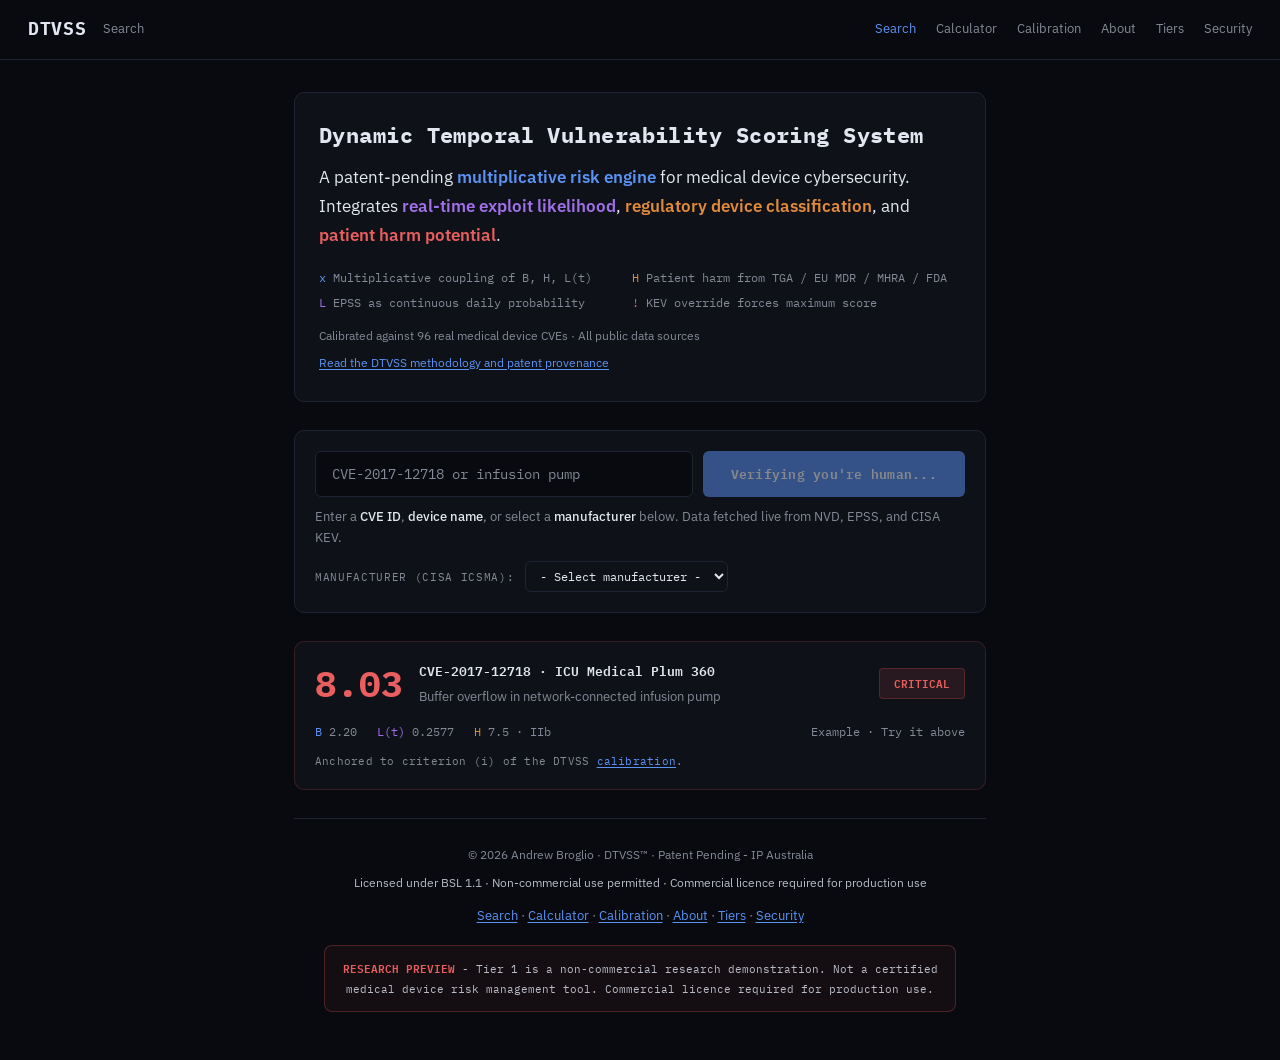
==== commit 0e24683b: "SEO: replace generic anchor text with descriptive internal links" ====
--- a/static/index.html
+++ b/static/index.html
@@ -15,6 +15,12 @@
 <meta name="author" content="Andrew Broglio">
 <meta name="robots" content="index, follow">
 <link rel="canonical" href="https://dtvss.io/">
+<link rel="icon" href="/img/favicon.svg" type="image/svg+xml">
+<link rel="icon" href="/img/favicon-32x32.png" type="image/png" sizes="32x32">
+<link rel="icon" href="/img/favicon-16x16.png" type="image/png" sizes="16x16">
+<link rel="apple-touch-icon" href="/img/apple-touch-icon.png">
+<link rel="manifest" href="/img/site.webmanifest">
+<meta name="theme-color" content="#080a0f">
 
 <!-- Open Graph -->
 <meta property="og:title" content="DTVSS - Dynamic Temporal Vulnerability Scoring for Medical Devices">
@@ -27,11 +33,11 @@
 <meta name="twitter:card" content="summary_large_image">
 <meta name="twitter:title" content="DTVSS - Dynamic Temporal Vulnerability Scoring">
 <meta name="twitter:description" content="Replaces static CVSS scoring with a dynamic risk engine for medical device cybersecurity. Patent pending.">
-<meta property="og:image" content="https://dtvss.io/og-image.png">
+<meta property="og:image" content="https://dtvss.io/img/og-image.png">
 <meta property="og:image:width" content="1200">
 <meta property="og:image:height" content="630">
 <meta property="og:image:type" content="image/png">
-<meta name="twitter:image" content="https://dtvss.io/og-image.png">
+<meta name="twitter:image" content="https://dtvss.io/img/og-image.png">
 
 <!-- Structured Data -->
 <script type="application/ld+json">
@@ -261,7 +267,8 @@
       <div><span style="color:var(--crit)">!</span> KEV override forces maximum score</div>
     </div>
     <div style="margin-top:14px;font-size:12px;color:var(--dim)">
-      Calibrated against 96 real medical device CVEs · All public data sources · <a href="/about">Learn more</a>
+      Calibrated against 96 real medical device CVEs · All public data sources
+      <div style="margin-top:6px"><a href="/about" title="DTVSS scoring methodology, formula derivation, and patent provenance">Read the DTVSS methodology and patent provenance</a></div>
     </div>
   </div>
 
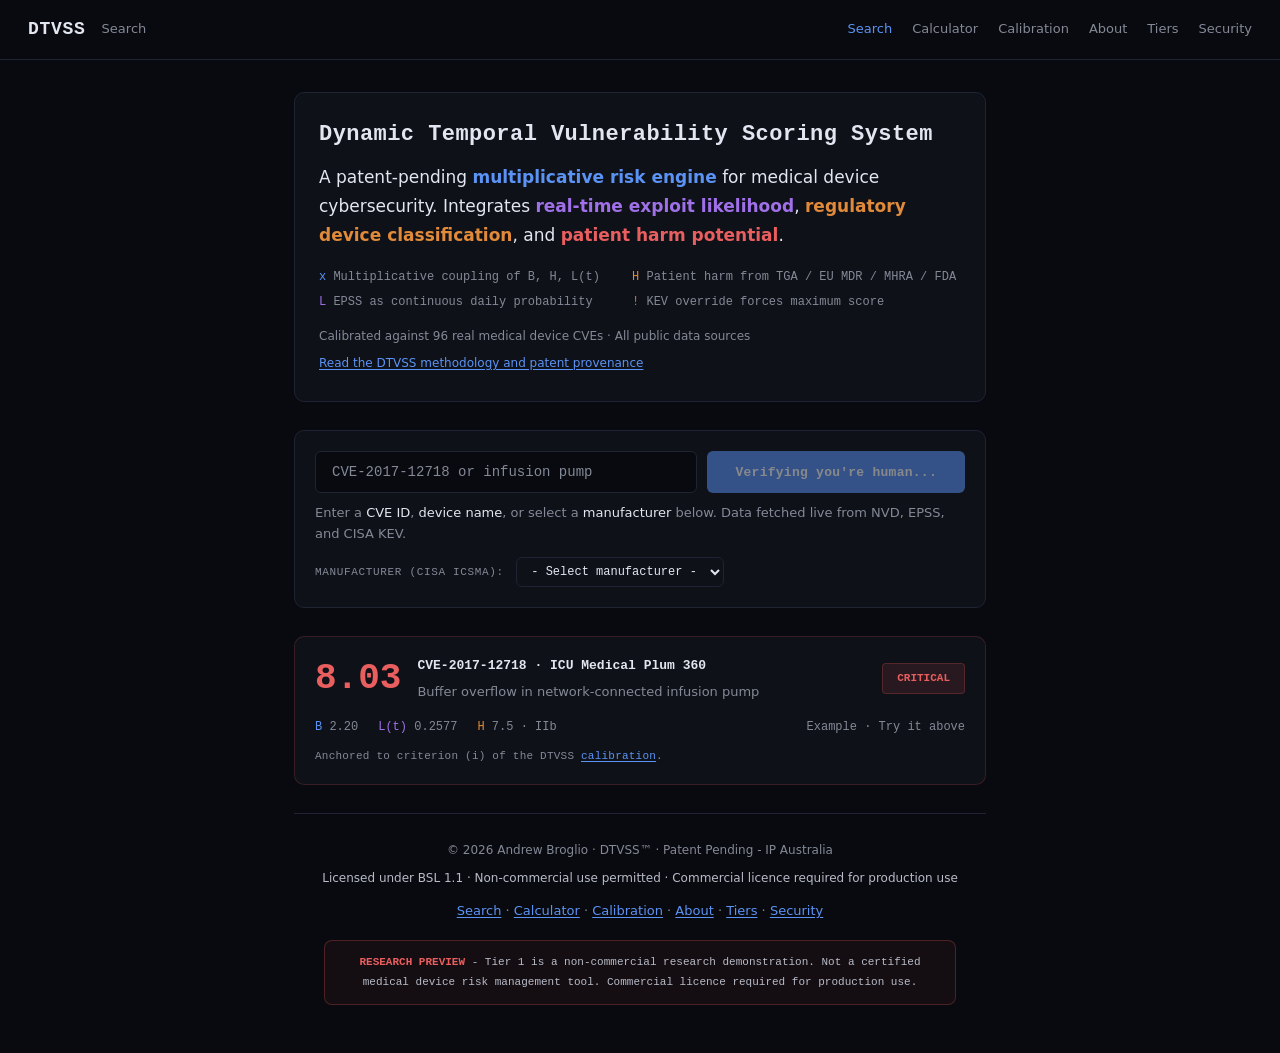
==== commit 097ffdac: "Self-host IBM Plex fonts; remove Google Fonts dependency" ====
--- a/static/index.html
+++ b/static/index.html
@@ -63,13 +63,14 @@
   }
 }
 </script>
-<link rel="preconnect" href="https://fonts.googleapis.com">
+<link rel="preload" href="/fonts/ibm-plex-sans-v23-latin-400.woff2" as="font" type="font/woff2" crossorigin>
+<link rel="preload" href="/fonts/ibm-plex-mono-v20-latin-400.woff2" as="font" type="font/woff2" crossorigin>
 <!-- Cloudflare Turnstile (managed mode) for bot challenge on /api/lookup
      and /api/search. Loaded async; the page renders fine without it but
      API calls will surface a "Bot challenge required" error if the script
      failed to load. -->
 <script src="https://challenges.cloudflare.com/turnstile/v0/api.js" async defer></script>
-<link href="https://fonts.googleapis.com/css2?family=IBM+Plex+Mono:wght@400;500;600;700&family=IBM+Plex+Sans:wght@300;400;500;600;700&display=swap" rel="stylesheet">
+<link rel="stylesheet" href="/css/fonts.css">
 <style>
 :root {
   --bg:#080a0f; --s1:#0e1118; --s2:#141820; --bd:#1e2433;
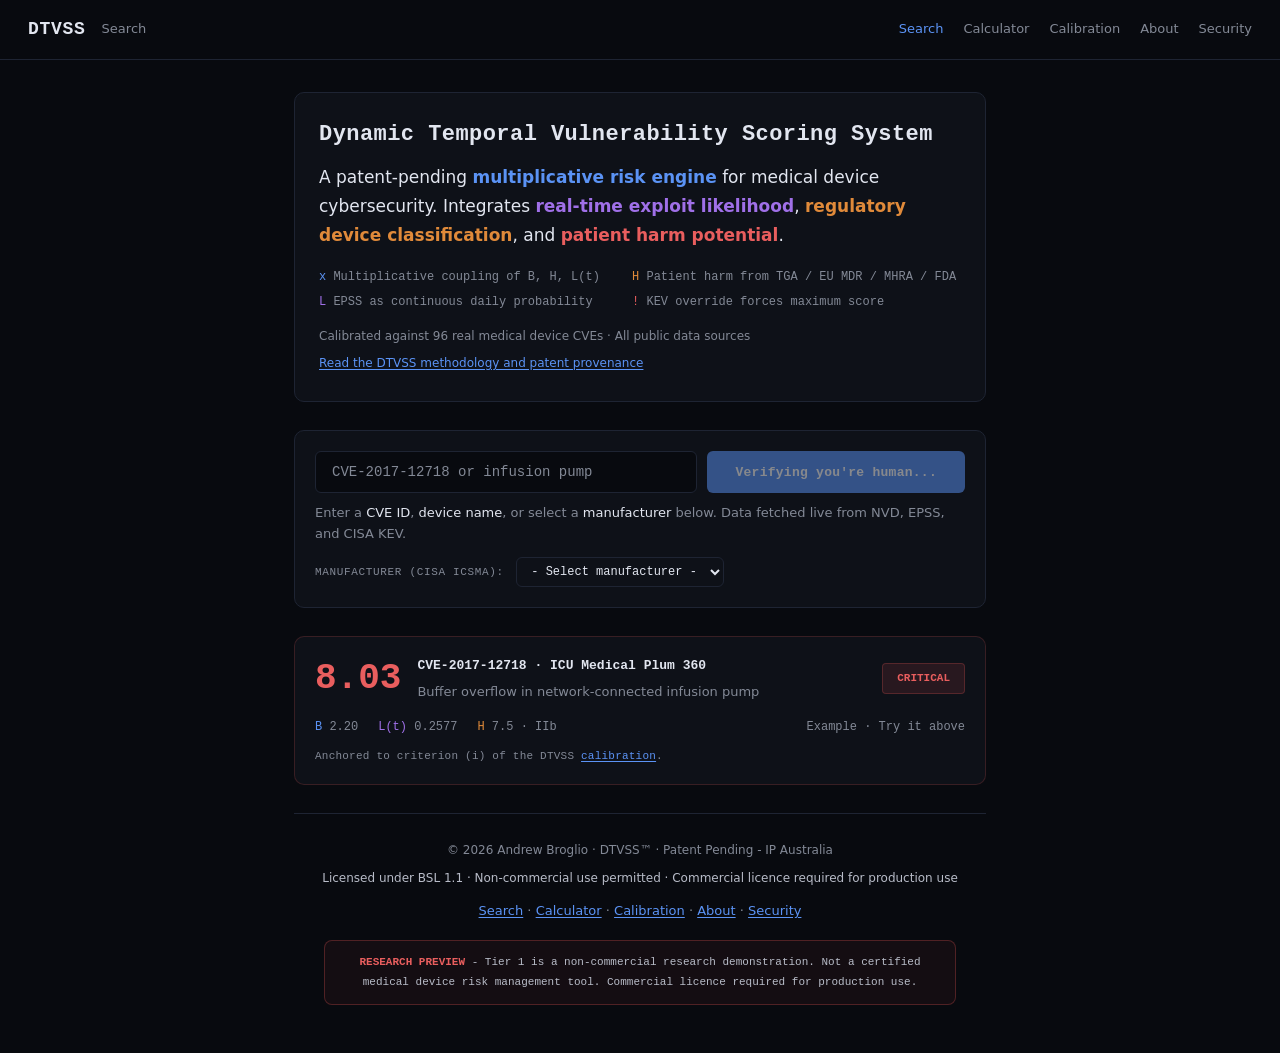
==== commit 9ffc9cf8: "Disable tiers page and homepage teaser (parked until commercial launch); /tiers now 404s" ====
--- a/static/index.html
+++ b/static/index.html
@@ -63,14 +63,28 @@
   }
 }
 </script>
-<link rel="preload" href="/fonts/ibm-plex-sans-v23-latin-400.woff2" as="font" type="font/woff2" crossorigin>
 <link rel="preload" href="/fonts/ibm-plex-mono-v20-latin-400.woff2" as="font" type="font/woff2" crossorigin>
+<link rel="preload" href="/fonts/ibm-plex-mono-v20-latin-700.woff2" as="font" type="font/woff2" crossorigin>
+<link rel="preload" href="/fonts/ibm-plex-sans-v23-latin-600.woff2" as="font" type="font/woff2" crossorigin>
 <!-- Cloudflare Turnstile (managed mode) for bot challenge on /api/lookup
      and /api/search. Loaded async; the page renders fine without it but
      API calls will surface a "Bot challenge required" error if the script
      failed to load. -->
 <script src="https://challenges.cloudflare.com/turnstile/v0/api.js" async defer></script>
-<link rel="stylesheet" href="/css/fonts.css">
+<style>
+/* Inlined @font-face declarations - eliminates the HTML->CSS->woff2
+   dependency chain. Browser discovers woff2 URLs immediately on HTML
+   parse and starts fetching them in parallel with the rest of the
+   page. font-display: swap prevents FOIT. */
+@font-face{font-family:'IBM Plex Mono';font-style:normal;font-weight:400;font-display:swap;src:url('/fonts/ibm-plex-mono-v20-latin-400.woff2') format('woff2')}
+@font-face{font-family:'IBM Plex Mono';font-style:normal;font-weight:500;font-display:swap;src:url('/fonts/ibm-plex-mono-v20-latin-500.woff2') format('woff2')}
+@font-face{font-family:'IBM Plex Mono';font-style:normal;font-weight:600;font-display:swap;src:url('/fonts/ibm-plex-mono-v20-latin-600.woff2') format('woff2')}
+@font-face{font-family:'IBM Plex Mono';font-style:normal;font-weight:700;font-display:swap;src:url('/fonts/ibm-plex-mono-v20-latin-700.woff2') format('woff2')}
+@font-face{font-family:'IBM Plex Sans';font-style:normal;font-weight:400;font-display:swap;src:url('/fonts/ibm-plex-sans-v23-latin-400.woff2') format('woff2')}
+@font-face{font-family:'IBM Plex Sans';font-style:normal;font-weight:500;font-display:swap;src:url('/fonts/ibm-plex-sans-v23-latin-500.woff2') format('woff2')}
+@font-face{font-family:'IBM Plex Sans';font-style:normal;font-weight:600;font-display:swap;src:url('/fonts/ibm-plex-sans-v23-latin-600.woff2') format('woff2')}
+@font-face{font-family:'IBM Plex Sans';font-style:normal;font-weight:700;font-display:swap;src:url('/fonts/ibm-plex-sans-v23-latin-700.woff2') format('woff2')}
+</style>
 <style>
 :root {
   --bg:#080a0f; --s1:#0e1118; --s2:#141820; --bd:#1e2433;
@@ -245,7 +259,7 @@
     <a href="/calculator" style="color:var(--dim);text-decoration:none">Calculator</a>
     <a href="/calibration" style="color:var(--dim);text-decoration:none">Calibration</a>
     <a href="/about" style="color:var(--dim);text-decoration:none">About</a>
-    <a href="/tiers" style="color:var(--dim);text-decoration:none">Tiers</a>
+    <!-- <a href="/tiers" style="color:var(--dim);text-decoration:none">Tiers</a> --> <!-- TIERS DISABLED 2026-06-10 -->
     <a href="/security-policy" style="color:var(--dim);text-decoration:none">Security</a>
   </span>
 </div>
@@ -351,7 +365,7 @@
     <div>© 2026 Andrew Broglio · DTVSS™ · Patent Pending - IP Australia</div>
     <div style="margin-top:4px;font-size:12px;color:var(--tx)">Licensed under BSL 1.1 · Non-commercial use permitted · Commercial licence required for production use</div>
     <div style="margin-top:8px;font-size:13px">
-      <a href="/">Search</a> · <a href="/calculator">Calculator</a> · <a href="/calibration">Calibration</a> · <a href="/about">About</a> · <a href="/tiers">Tiers</a> · <a href="/security-policy">Security</a>
+      <a href="/">Search</a> · <a href="/calculator">Calculator</a> · <a href="/calibration">Calibration</a> · <a href="/about">About</a><!-- · <a href="/tiers">Tiers</a> --> · <a href="/security-policy">Security</a>
     </div>
   </div>
 
@@ -364,6 +378,12 @@
 
 </main>
 
+<script>
+// TIERS_ENABLED master switch (2026-06-10): false parks the tier teaser
+// site-wide. Set to true to bring it back (also uncomment the #tierFloat
+// block at the bottom of this file and re-enable the /tiers route in app.py).
+window.TIERS_ENABLED = false;
+</script>
 <script>
 // -----------------------------------------------------------------------------
 // XSS helpers (Pentest Fix #6)
@@ -830,7 +850,7 @@
 
   // Hide search results, show score card
   document.getElementById('resultsList').classList.remove('visible');
-  document.getElementById('tierFloat').style.display = 'flex';
+  if (window.TIERS_ENABLED) { var _tf = document.getElementById('tierFloat'); if (_tf) _tf.style.display = 'flex'; }
 
   const card = document.getElementById('scoreCard');
   card.classList.add('visible');
@@ -1014,7 +1034,7 @@
   // by the <div class="tier-float"> block below. We just toggle visibility here.
   list.innerHTML = html;
   list.classList.add('visible');
-  document.getElementById('tierFloat').style.display = 'flex';
+  if (window.TIERS_ENABLED) { var _tf = document.getElementById('tierFloat'); if (_tf) _tf.style.display = 'flex'; }
 }
 
 function lookupCVE(cveId) {
@@ -1149,7 +1169,10 @@
 })();
 </script>
 
-<!-- Sticky tier CTA: desktop sidebar, mobile bottom bar. Hidden until search runs. -->
+<!-- TIERS TEASER DISABLED (2026-06-10): parked until the commercial
+     offering is ready to announce. TO RE-ENABLE: uncomment this block and
+     set TIERS_ENABLED = true in the script below. -->
+<!--
 <div id="tierFloat" class="tier-float" style="display:none">
   <a href="/tiers" class="tier-pill t2">
     🔒 TIER 2 <span class="sep">·</span> <span class="act">find out more →</span>
@@ -1161,6 +1184,7 @@
     🔒 TIER 4 <span class="sep">·</span> <span class="act">find out more →</span>
   </a>
 </div>
+-->
 
 </body>
 </html>
